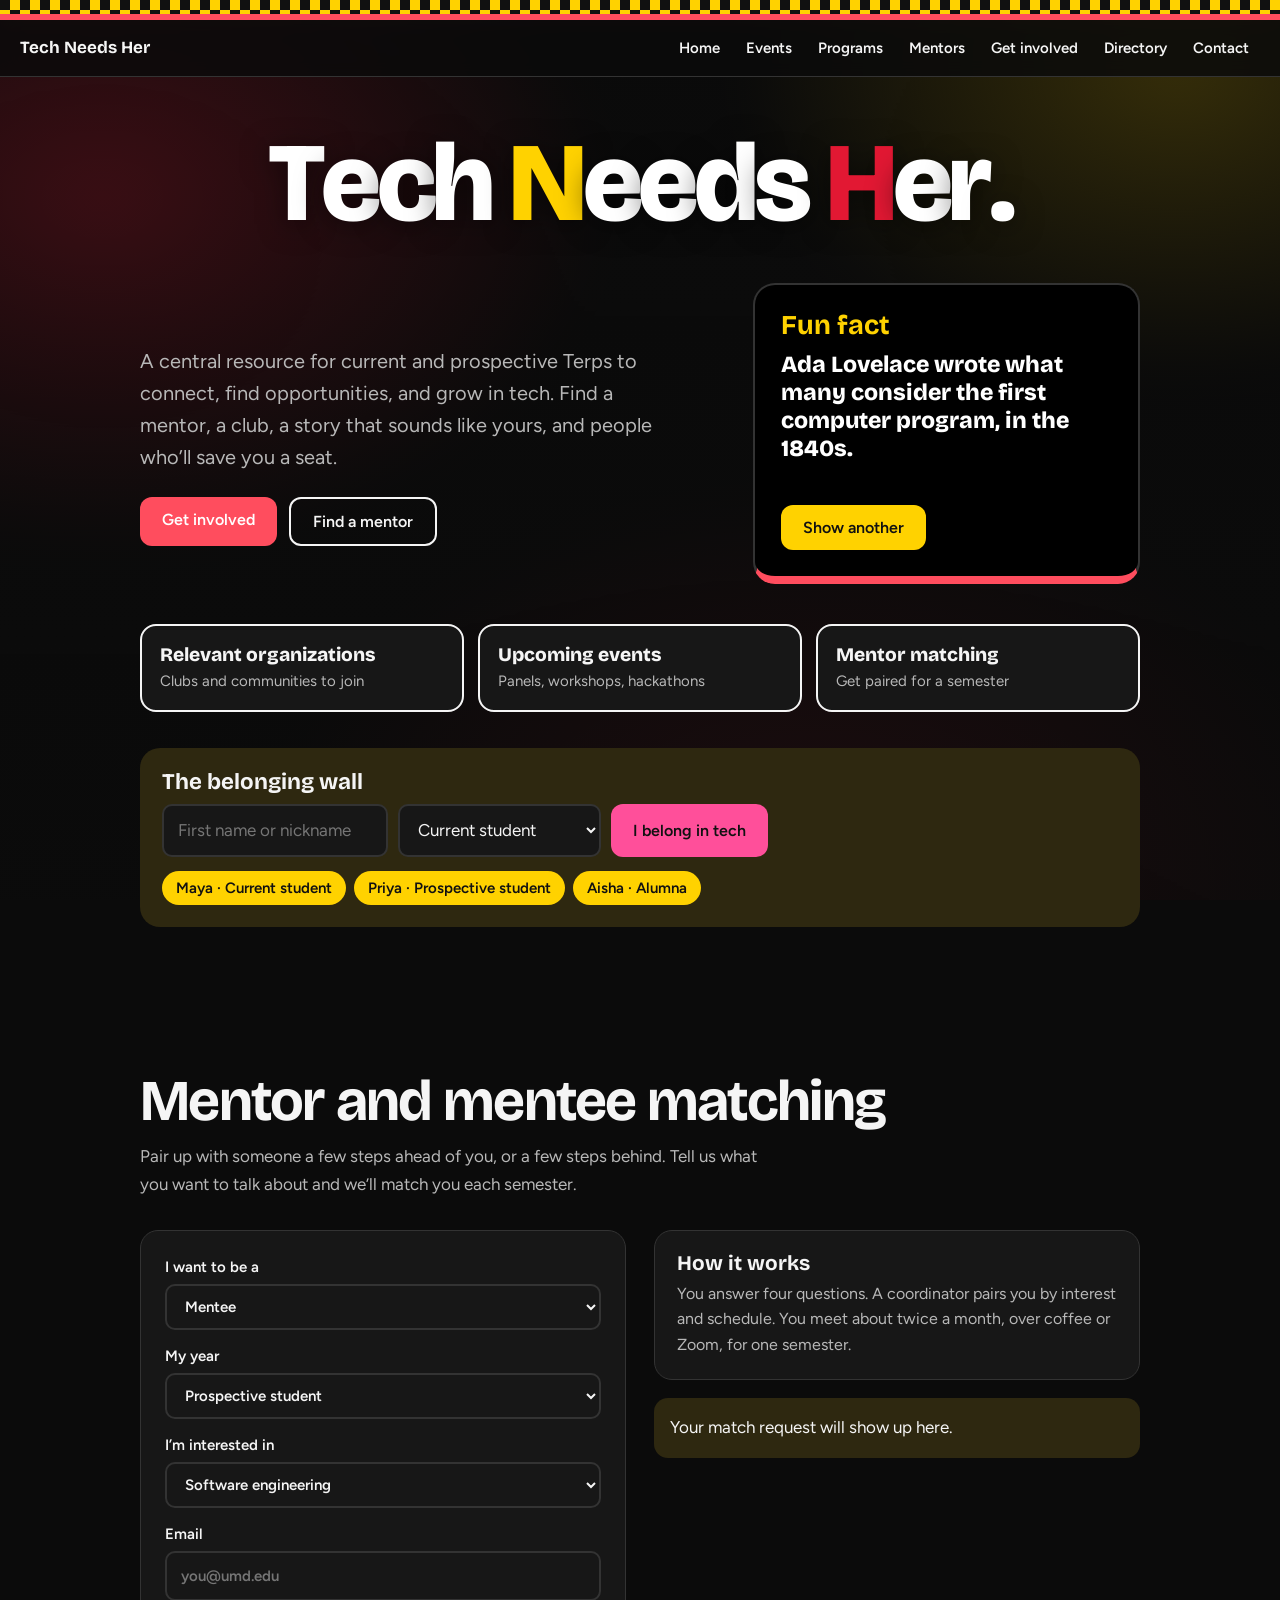
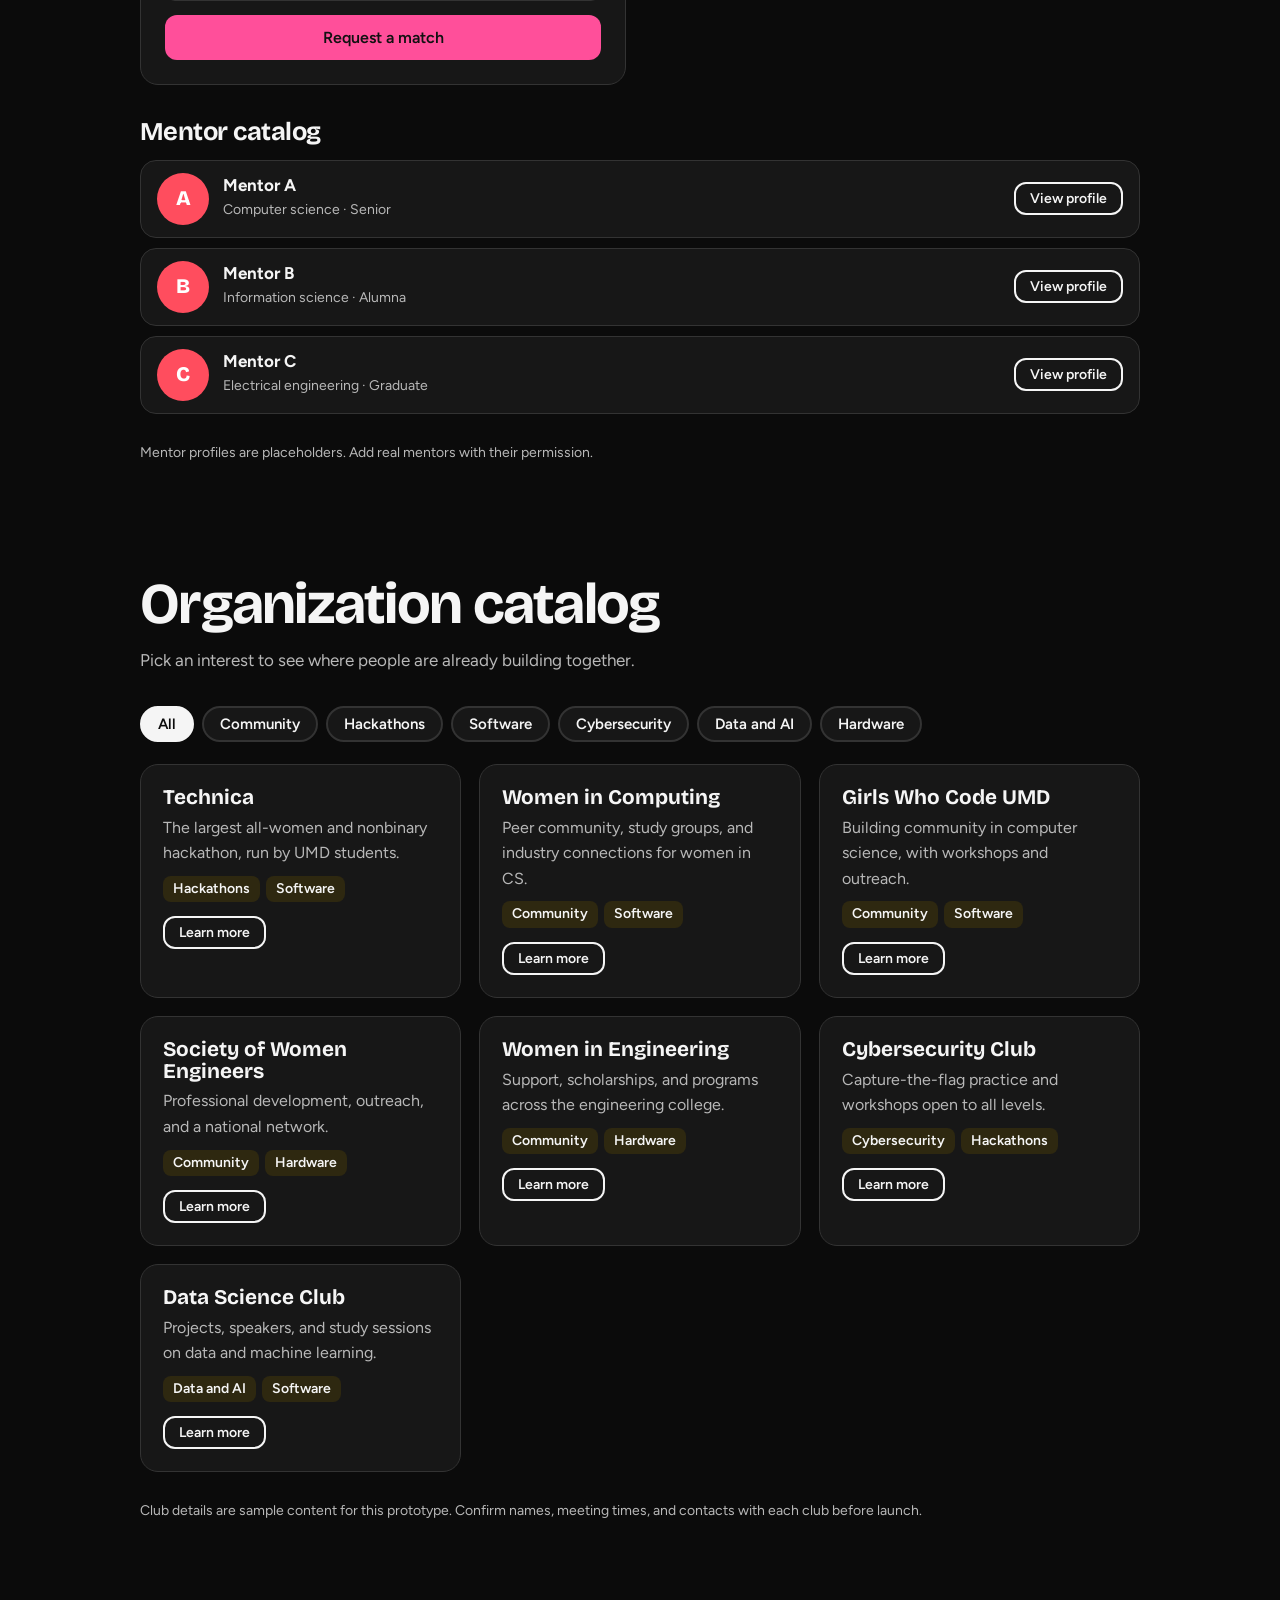
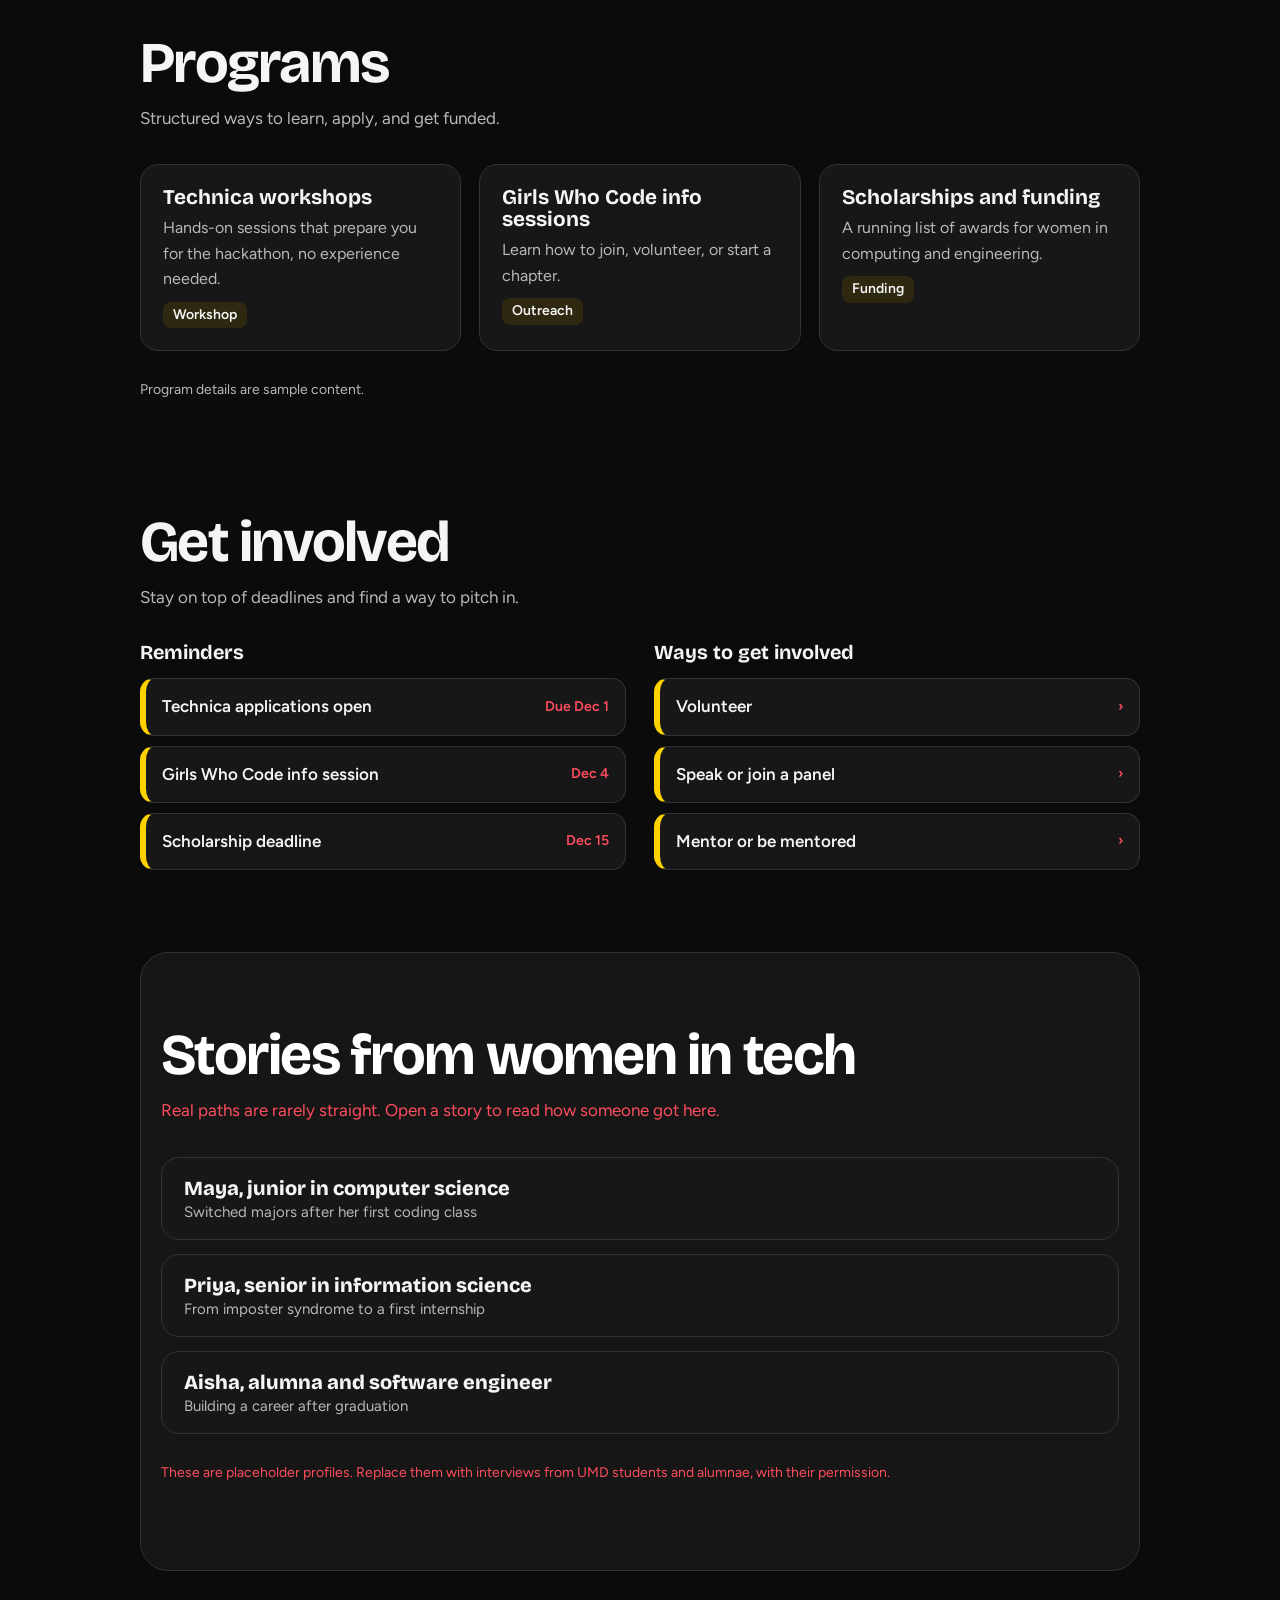
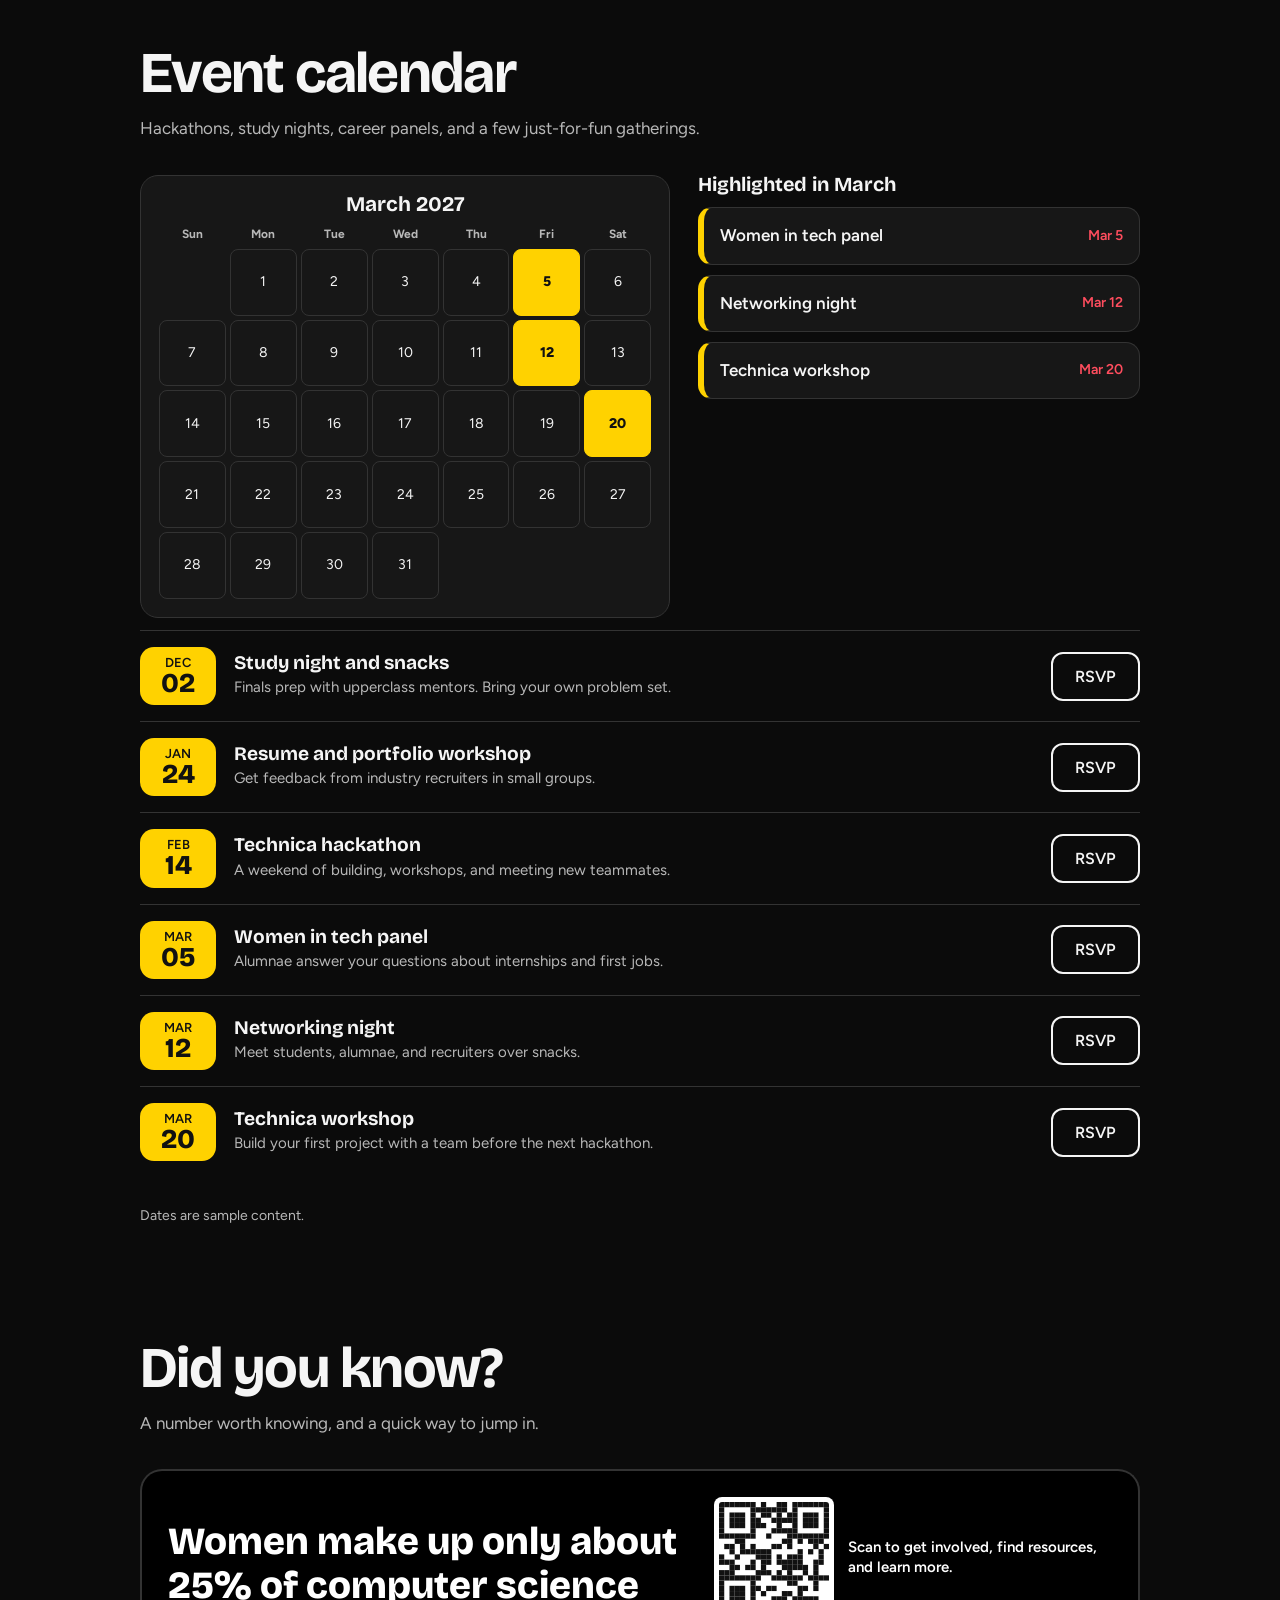
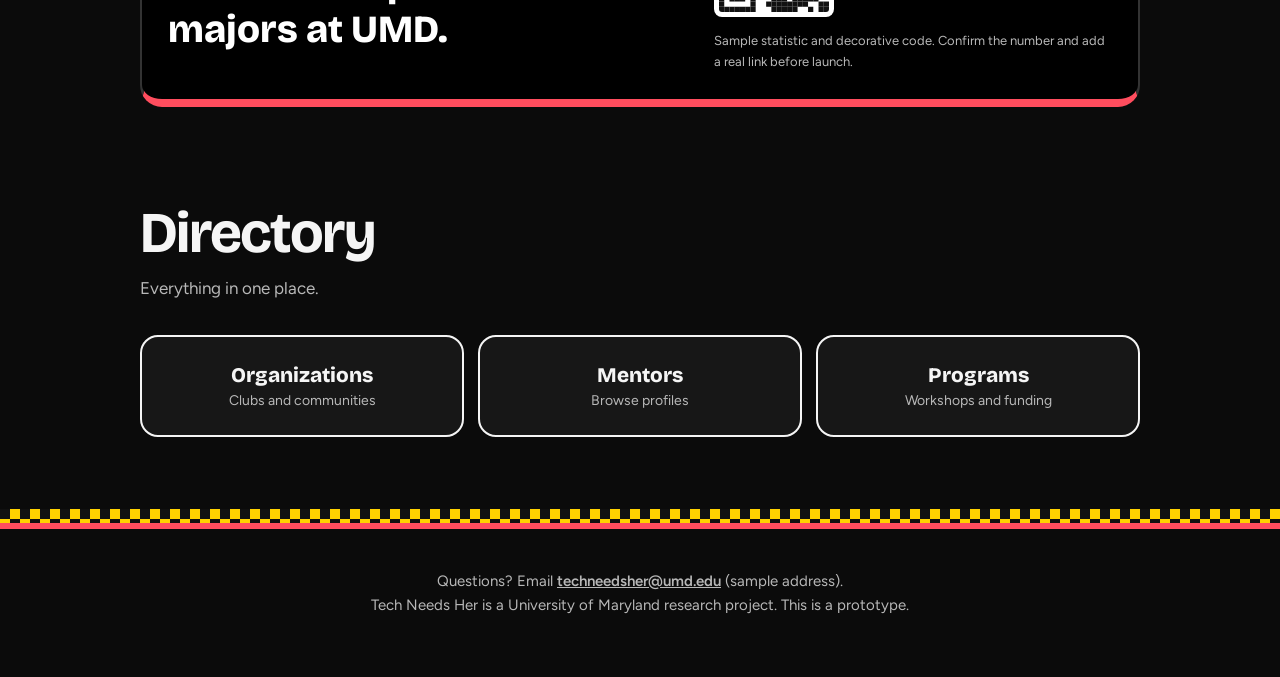
==== tnh2.html @ 489d5231 "website rearranged" ====
<!DOCTYPE html>
<html lang="en">
<head>
<meta charset="utf-8">
<meta name="viewport" content="width=device-width, initial-scale=1, viewport-fit=cover">
<title>Tech Needs Her · UMD (Dark)</title>
<link rel="preconnect" href="https://fonts.googleapis.com">
<link href="https://fonts.googleapis.com/css2?family=Bricolage+Grotesque:wght@500;800&family=Figtree:wght@400;600&display=swap" rel="stylesheet">
<link rel="stylesheet" href="tnh2.css">
</head>
<body id="top">
<div class="bgvid" aria-hidden="true"><div class="glow"></div><video id="bgv" muted loop playsinline preload="auto"></video></div>
<div class="flag" aria-hidden="true"></div>
<nav aria-label="Main"><b>Tech Needs Her</b>
<a href="#top">Home</a><a href="#events">Events</a><a href="#programs">Programs</a><a href="#mentors">Mentors</a><a href="#involved">Get involved</a><a href="#directory">Directory</a><a href="#contact">Contact</a></nav>

<section class="hero">
<h1 class="title" aria-label="Tech Needs Her."><span aria-hidden="true"><span class="ch" style="--i:0">T</span><span class="ch" style="--i:1">e</span><span class="ch" style="--i:2">c</span><span class="ch" style="--i:3">h</span> <span class="ch y" style="--i:5">N</span><span class="ch" style="--i:6">e</span><span class="ch" style="--i:7">e</span><span class="ch" style="--i:8">d</span><span class="ch" style="--i:9">s</span> <span class="ch r" style="--i:11">H</span><span class="ch" style="--i:12">e</span><span class="ch" style="--i:13">r</span><span class="ch" style="--i:14">.</span></span></h1>
<div class="herogrid">
<div>
<p>A central resource for current and prospective Terps to connect, find opportunities, and grow in tech. Find a mentor, a club, a story that sounds like yours, and people who’ll save you a seat.</p>
<div class="row"><a class="btn" href="#involved">Get involved</a><a class="btn ghost" href="#mentors">Find a mentor</a></div>
</div>
<aside class="dyk factbox" id="factBox" aria-label="Fun fact">
<h3>Fun fact</h3>
<p class="fact" id="fact" aria-live="polite"></p>
<button class="btn alt" id="nextFact" type="button">Show another</button>
</aside>
</div>
<div class="quick">
<a href="#clubs">Relevant organizations<span>Clubs and communities to join</span></a>
<a href="#events">Upcoming events<span>Panels, workshops, hackathons</span></a>
<a href="#mentors">Mentor matching<span>Get paired for a semester</span></a>
</div>
<div class="wall">
<h3>The belonging wall</h3>
<form id="wallForm"><input id="wallName" placeholder="First name or nickname" aria-label="Your name" required maxlength="20">
<select id="wallRole" aria-label="Your status"><option>Current student</option><option>Prospective student</option><option>Alumna</option></select>
<button class="btn pink" type="submit">I belong in tech</button></form>
<div class="chips" id="wallChips" aria-live="polite"></div>
</div>
</section>

<section id="mentors">
<h2>Mentor and mentee matching</h2>
<p class="lede">Pair up with someone a few steps ahead of you, or a few steps behind. Tell us what you want to talk about and we’ll match you each semester.</p>
<div class="mentor">
<form id="mForm">
<label>I want to be a<select id="mRole"><option>Mentee</option><option>Mentor</option></select></label>
<label>My year<select id="mYear"><option>Prospective student</option><option>Freshman</option><option>Sophomore</option><option>Junior</option><option>Senior</option><option>Graduate</option></select></label>
<label>I’m interested in<select id="mTopic"><option>Software engineering</option><option>Cybersecurity</option><option>Data science and AI</option><option>Product and design</option><option>Hardware and robotics</option></select></label>
<label>Email<input type="email" id="mMail" placeholder="you@umd.edu" required></label>
<button class="btn pink" type="submit">Request a match</button>
</form>
<div>
<div class="card"><h3>How it works</h3><p>You answer four questions. A coordinator pairs you by interest and schedule. You meet about twice a month, over coffee or Zoom, for one semester.</p></div>
<div class="ok" id="mOut" style="margin-top:18px" role="status" aria-live="polite">Your match request will show up here.</div>
</div></div>
<h2 class="s">Mentor catalog</h2>
<div id="mc"></div>
<p class="note">Mentor profiles are placeholders. Add real mentors with their permission.</p>
</section>

<section id="clubs" style="padding-top:24px">
<h2>Organization catalog</h2>
<p class="lede">Pick an interest to see where people are already building together.</p>
<div class="filters" id="cf" role="group" aria-label="Filter clubs"></div>
<div class="grid" id="cg"></div>
<p class="note">Club details are sample content for this prototype. Confirm names, meeting times, and contacts with each club before launch.</p>
</section>

<section id="programs" style="padding-top:24px">
<h2>Programs</h2>
<p class="lede">Structured ways to learn, apply, and get funded.</p>
<div class="grid" id="pg"></div>
<p class="note">Program details are sample content.</p>
</section>

<section id="involved" style="padding-top:24px">
<h2>Get involved</h2>
<p class="lede">Stay on top of deadlines and find a way to pitch in.</p>
<div class="two">
<div><h3 style="margin-bottom:14px">Reminders</h3><div id="rem"></div></div>
<div><h3 style="margin-bottom:14px">Ways to get involved</h3><div id="ways"></div><div class="ok" id="wayOut" role="status" aria-live="polite" hidden></div></div>
</div>
</section>

<div class="bigwrap"><section class="big" id="stories">
<h2>Stories from women in tech</h2>
<p class="lede">Real paths are rarely straight. Open a story to read how someone got here.</p>
<div style="display:grid;gap:14px" id="sg"></div>
<p class="note">These are placeholder profiles. Replace them with interviews from UMD students and alumnae, with their permission.</p>
</section></div>

<section id="events">
<h2>Event calendar</h2>
<p class="lede">Hackathons, study nights, career panels, and a few just-for-fun gatherings.</p>
<div class="calwrap">
<div class="cal"><h3>March 2027</h3><div class="cg" id="cal"></div></div>
<div><h3 style="margin-bottom:12px">Highlighted in March</h3><div id="marEv"></div></div>
</div>
<div id="eg"></div>
<p class="note">Dates are sample content.</p>
</section>

<section id="scan" style="padding-top:24px">
<h2>Did you know?</h2>
<p class="lede">A number worth knowing, and a quick way to jump in.</p>
<div class="dyk wide">
<p class="stat">Women make up only about 25% of computer science majors at UMD.</p>
<div>
<div class="scan"><svg id="qr" viewBox="0 0 21 21" aria-hidden="true"></svg><span>Scan to get involved, find resources, and learn more.</span></div>
<small>Sample statistic and decorative code. Confirm the number and add a real link before launch.</small>
</div></div>
</section>

<section id="directory" style="padding-top:24px">
<h2>Directory</h2>
<p class="lede">Everything in one place.</p>
<div class="dir"><a href="#clubs">Organizations<small>Clubs and communities</small></a><a href="#mentors">Mentors<small>Browse profiles</small></a><a href="#programs">Programs<small>Workshops and funding</small></a></div>
</section>

<div class="flag" aria-hidden="true"></div>
<footer id="contact">Questions? Email <a href="mailto:techneedsher@umd.edu">techneedsher@umd.edu</a> (sample address).<br>Tech Needs Her is a University of Maryland research project. This is a prototype.</footer>

<script src="tnh2.js"></script>
</body>
</html>
---- tnh2.css ----
:root{--bg:#0B0B0B;--ink:#F5F5F5;--mut:#B8B8B8;--card:#171717;--line:#333;--red:#FF4D5E;--gold:#FFD200;--lil:#2E2810;color-scheme:dark;--pink:#FF4F9A;--onred:#fff;
box-sizing:border-box;padding-top:env(safe-area-inset-top,0px);padding-bottom:env(safe-area-inset-bottom,0px)}
html{scroll-padding-top:70px;scroll-behavior:smooth}
*,*::before,*::after{box-sizing:border-box}
body{margin:0;background:var(--bg);color:var(--ink);font:400 17px/1.6 Figtree,system-ui,sans-serif}
h1,h2,h3{font-family:'Bricolage Grotesque',Figtree,sans-serif;line-height:1.05;margin:0}
a{color:inherit}
:focus-visible{outline:3px solid var(--gold);outline-offset:2px}
nav{position:sticky;top:env(safe-area-inset-top,0px);z-index:5;background:var(--bg);border-bottom:1px solid var(--line);display:flex;gap:4px;align-items:center;padding:10px 20px;overflow-x:auto}
nav b{font-family:'Bricolage Grotesque',sans-serif;margin-right:auto;white-space:nowrap;padding-right:12px}
nav a{text-decoration:none;padding:6px 11px;border-radius:99px;font-weight:600;font-size:15px;white-space:nowrap}
nav a:hover{background:var(--lil)}
section{max-width:1040px;margin:0 auto;padding:72px 20px}
.hero{padding-top:48px}
.herogrid{display:grid;grid-template-columns:1.5fr 1fr;gap:32px;align-items:center}
h1{font-size:clamp(3.4rem,11vw,8rem);font-weight:800;letter-spacing:-.04em}
h1.title{color:#fff;text-align:center;white-space:nowrap;overflow-wrap:normal;margin:0 0 40px;font-size:clamp(2rem,9vw,7rem);text-shadow:0 4px 28px rgba(0,0,0,.5)}
.title .ch{display:inline-block;animation:floatin 1.1s cubic-bezier(.2,.7,.2,1) both;animation-delay:calc(var(--i)*80ms + 200ms)}
@keyframes floatin{from{opacity:0;transform:translateY(.7em) rotate(-5deg);filter:blur(8px)}to{opacity:1;transform:none;filter:blur(0)}}
.title .y{color:#FFD200}.title .r{color:#E21833}
.hero p{font-size:1.25rem;max-width:34rem;color:var(--mut);margin:24px 0}
.btn{display:inline-block;border:0;cursor:pointer;font:600 16px Figtree,sans-serif;background:var(--red);color:var(--onred);padding:13px 22px;border-radius:12px;text-decoration:none}
.btn.alt{background:var(--gold);color:#111}.btn.pink{background:var(--pink);color:#111}
.btn.ghost{background:transparent;color:var(--ink);border:2px solid var(--ink)}
.btn.sm{padding:6px 14px;font-size:14px}
.row{display:flex;gap:12px;flex-wrap:wrap}
.dyk{background:#000;color:#fff;border:2px solid #333;border-radius:22px;padding:26px;border-bottom:8px solid var(--red)}
.dyk h3{font-size:1.7rem;color:var(--gold)}
.dyk .stat{font:800 1.5rem/1.15 'Bricolage Grotesque',sans-serif;margin:12px 0 18px;color:#fff}
.dyk .scan{display:flex;gap:14px;align-items:center;font-weight:600;font-size:15px;line-height:1.35}
.dyk svg{flex:none;width:72px;height:72px;background:#fff;padding:5px;border-radius:8px}
.dyk small{display:block;margin-top:14px;font-size:13px;color:#B8B8B8}
.quick{display:grid;grid-template-columns:repeat(3,1fr);gap:14px;margin-top:40px}
.quick a{display:block;text-decoration:none;background:var(--card);border:2px solid var(--ink);border-radius:16px;padding:18px;font:800 1.2rem/1.1 'Bricolage Grotesque',sans-serif}
.quick a span{display:block;font:400 15px/1.4 Figtree,sans-serif;color:var(--mut);margin-top:6px}
.quick a:hover{background:var(--gold);color:#111}.quick a:hover span{color:#111}
.wall{margin-top:36px;padding:22px;background:var(--lil);border-radius:20px}
.wall h3{font-size:1.4rem;margin-bottom:10px}
.wall form{display:flex;gap:10px;flex-wrap:wrap}
input,select{font:inherit;padding:11px 14px;border-radius:10px;border:2px solid var(--line);background:var(--card);color:var(--ink);min-width:0}
.chips{display:flex;gap:8px;flex-wrap:wrap;margin-top:14px}
.chip{background:var(--gold);color:#111;font-weight:600;border-radius:99px;padding:5px 14px;font-size:15px}
h2{font-size:clamp(2.2rem,6vw,3.6rem);letter-spacing:-.03em;margin-bottom:12px}
h2.s{font-size:1.6rem;letter-spacing:-.02em;margin:34px 0 14px}
.lede{color:var(--mut);max-width:40rem;margin:0 0 32px}
.grid{display:grid;grid-template-columns:repeat(auto-fill,minmax(260px,1fr));gap:18px}
.card{background:var(--card);border:1px solid var(--line);border-radius:18px;padding:22px}
.card h3{font-size:1.3rem;margin-bottom:6px}
.card p{margin:6px 0 0;color:var(--mut);font-size:16px}
.card .btn{margin-top:14px}
.more{display:none;background:var(--lil);border-radius:10px;padding:8px 12px;font-size:14px;margin-top:12px;color:var(--ink)}
.more.on{display:block}
.tag{display:inline-block;background:var(--lil);border-radius:8px;padding:2px 10px;font-size:14px;margin:10px 6px 0 0;font-weight:600}
.filters{display:flex;gap:8px;flex-wrap:wrap;margin-bottom:22px}
.filters button{font:600 15px Figtree,sans-serif;border:2px solid var(--line);background:var(--card);color:var(--ink);border-radius:99px;padding:7px 16px;cursor:pointer}
.filters button[aria-pressed=true]{background:var(--ink);color:var(--bg);border-color:var(--ink)}
.mentor{display:grid;grid-template-columns:1fr 1fr;gap:28px;align-items:start}
.mentor form{display:grid;gap:14px;background:var(--card);padding:24px;border-radius:18px;border:1px solid var(--line)}
label{display:grid;gap:5px;font-weight:600;font-size:15px}
.ok{background:var(--lil);border-radius:14px;padding:16px}
.mrow{display:grid;grid-template-columns:52px 1fr auto;gap:14px;align-items:center;background:var(--card);border:1px solid var(--line);border-radius:16px;padding:12px 16px}
.mrow+.mrow,.mrow+.more+.mrow{margin-top:10px}
.av{width:52px;height:52px;border-radius:50%;background:var(--red);color:var(--onred);display:grid;place-items:center;font:800 1.3rem 'Bricolage Grotesque',sans-serif}
.mrow b{display:block;line-height:1.2}.mrow small{color:var(--mut);font-size:14px}
.big{background:#111;color:#fff;--red:#FF4D5E;border-radius:28px;max-width:none}.big .lede,.big .note{color:var(--red)}
.bigwrap{max-width:1040px;margin:0 auto;padding:0 20px}
details{color:var(--ink);background:var(--card);border:1px solid var(--line);border-radius:18px;padding:18px 22px}
details summary{cursor:pointer;font:800 1.25rem 'Bricolage Grotesque',sans-serif;list-style:none}
details summary::-webkit-details-marker{display:none}
details summary small{display:block;font:400 15px Figtree,sans-serif;color:var(--mut);margin-top:3px}
details[open]{border-color:var(--red)}
.two{display:grid;grid-template-columns:1fr 1fr;gap:28px;align-items:start}
.item{display:flex;justify-content:space-between;align-items:center;gap:12px;background:var(--card);border:1px solid var(--line);border-left:6px solid var(--gold);border-radius:14px;padding:14px 16px;margin-bottom:10px;font-weight:600;text-decoration:none}
.item small{font-weight:600;color:var(--red);white-space:nowrap}
a.item:hover{border-left-color:var(--red)}
.calwrap{display:grid;grid-template-columns:1.2fr 1fr;gap:28px;align-items:start;margin-bottom:12px}
.cal{background:var(--card);border:1px solid var(--line);border-radius:18px;padding:18px}
.cal h3{font-size:1.3rem;text-align:center;margin-bottom:10px}
.cg{display:grid;grid-template-columns:repeat(7,1fr);gap:4px;text-align:center;font-size:14px}
.cg b{font-size:12px;color:var(--mut)}
.cg span{aspect-ratio:1;display:grid;place-items:center;border-radius:8px;border:1px solid var(--line)}
.cg span.has{background:var(--gold);color:#111;font-weight:800;border-color:var(--gold)}
.ev{display:grid;grid-template-columns:76px 1fr auto;gap:18px;align-items:center;padding:16px 0;border-top:1px solid var(--line)}
.date{background:var(--gold);color:#111;border-radius:14px;text-align:center;padding:8px 0;font:800 1.7rem/1 'Bricolage Grotesque',sans-serif}
.date small{display:block;font:600 13px Figtree,sans-serif}
.ev h3{font-size:1.2rem}.ev p{margin:2px 0 0;color:var(--mut);font-size:15px}
.fact{font:800 clamp(1.6rem,4vw,2.6rem)/1.15 'Bricolage Grotesque',sans-serif;min-height:7.5rem;margin:0 0 22px}
.note{font-size:14px;color:var(--mut);margin-top:28px}
.dir{display:grid;grid-template-columns:repeat(3,1fr);gap:14px}
.dir a{text-decoration:none;text-align:center;background:var(--card);border:2px solid var(--ink);border-radius:18px;padding:26px 12px;font:800 1.3rem 'Bricolage Grotesque',sans-serif}
.dir a small{display:block;font:400 14px Figtree,sans-serif;color:var(--mut);margin-top:4px}
.dir a:hover{background:var(--gold);color:#111}.dir a:hover small{color:#111}
.flag{height:20px;background:conic-gradient(#FFD200 25%,#111 0 50%,#FFD200 0 75%,#111 0) 0 0/20px 20px;border-bottom:6px solid var(--red)}
footer{text-align:center;padding:40px 20px 60px;color:var(--mut);font-size:15px}
footer a{font-weight:600}
@media(max-width:760px){.mentor,.two,.calwrap,.herogrid{grid-template-columns:1fr}.quick,.dir{grid-template-columns:1fr}.ev{grid-template-columns:64px 1fr}.ev .btn{grid-column:1/-1}}
@media(prefers-reduced-motion:reduce){html{scroll-behavior:auto}}

.big{background:#161616;border:1px solid var(--line)}
.bgvid{position:fixed;inset:0;overflow:hidden;z-index:-1;opacity:var(--vo,1);transition:opacity .25s linear}
.bgvid video{position:absolute;inset:0;width:100%;height:100%;object-fit:cover;opacity:0;transition:opacity 2s}
.bgvid video.on{opacity:.55}
.bgvid::after{content:"";position:absolute;inset:0;background:linear-gradient(rgba(11,11,11,.55),rgba(11,11,11,.8))}
.glow{position:absolute;inset:-20%;filter:blur(20px);animation:drift 18s ease-in-out infinite alternate;background:radial-gradient(40% 40% at 20% 30%,rgba(226,24,51,.55),transparent 70%),radial-gradient(35% 35% at 80% 20%,rgba(255,210,0,.4),transparent 70%),radial-gradient(45% 45% at 60% 85%,rgba(226,24,51,.35),transparent 70%)}
@keyframes drift{to{transform:translate(4%,-3%) scale(1.12) rotate(4deg)}}
nav{background:rgba(11,11,11,.85);backdrop-filter:blur(8px)}

@media(prefers-reduced-motion:reduce){.glow,.title .ch,.fact.pop{animation:none}.factbox{transition:none}.factbox:hover{transform:none}}

.dyk .fact{font:800 1.45rem/1.2 'Bricolage Grotesque',sans-serif;color:#fff;min-height:8.5rem;margin:12px 0 18px;max-width:none}
.factbox{cursor:pointer;transition:transform .2s,box-shadow .2s}
.factbox:hover{transform:translateY(-4px);box-shadow:0 10px 30px rgba(255,210,0,.25)}
.fact.pop{animation:pop .4s cubic-bezier(.2,.8,.3,1.3)}
@keyframes pop{from{opacity:0;transform:scale(.96) translateY(8px)}to{opacity:1;transform:none}}
.dyk.wide{display:grid;grid-template-columns:1.3fr 1fr;gap:28px;align-items:center}
.dyk.wide .stat{font-size:clamp(1.6rem,4vw,2.4rem);margin:0}
.dyk.wide svg{width:120px;height:120px}
@media(max-width:760px){.dyk.wide{grid-template-columns:1fr}}
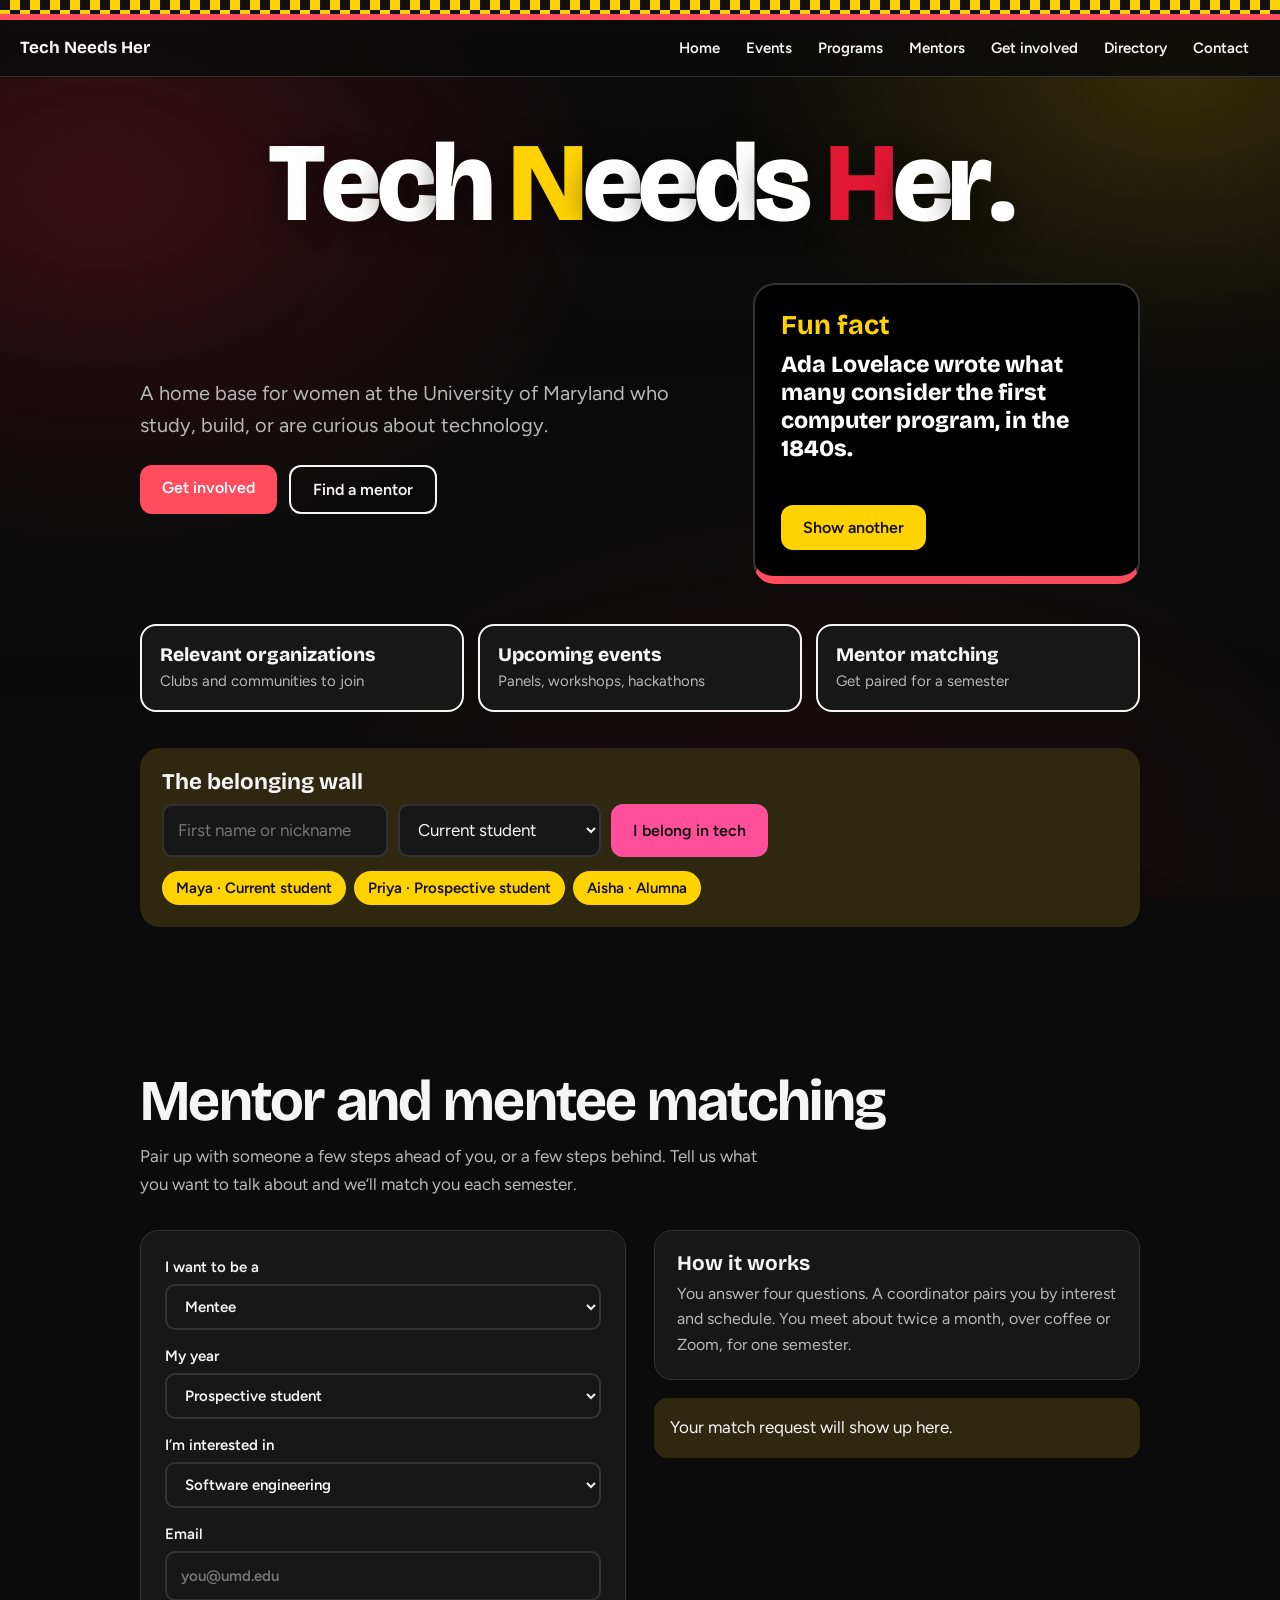
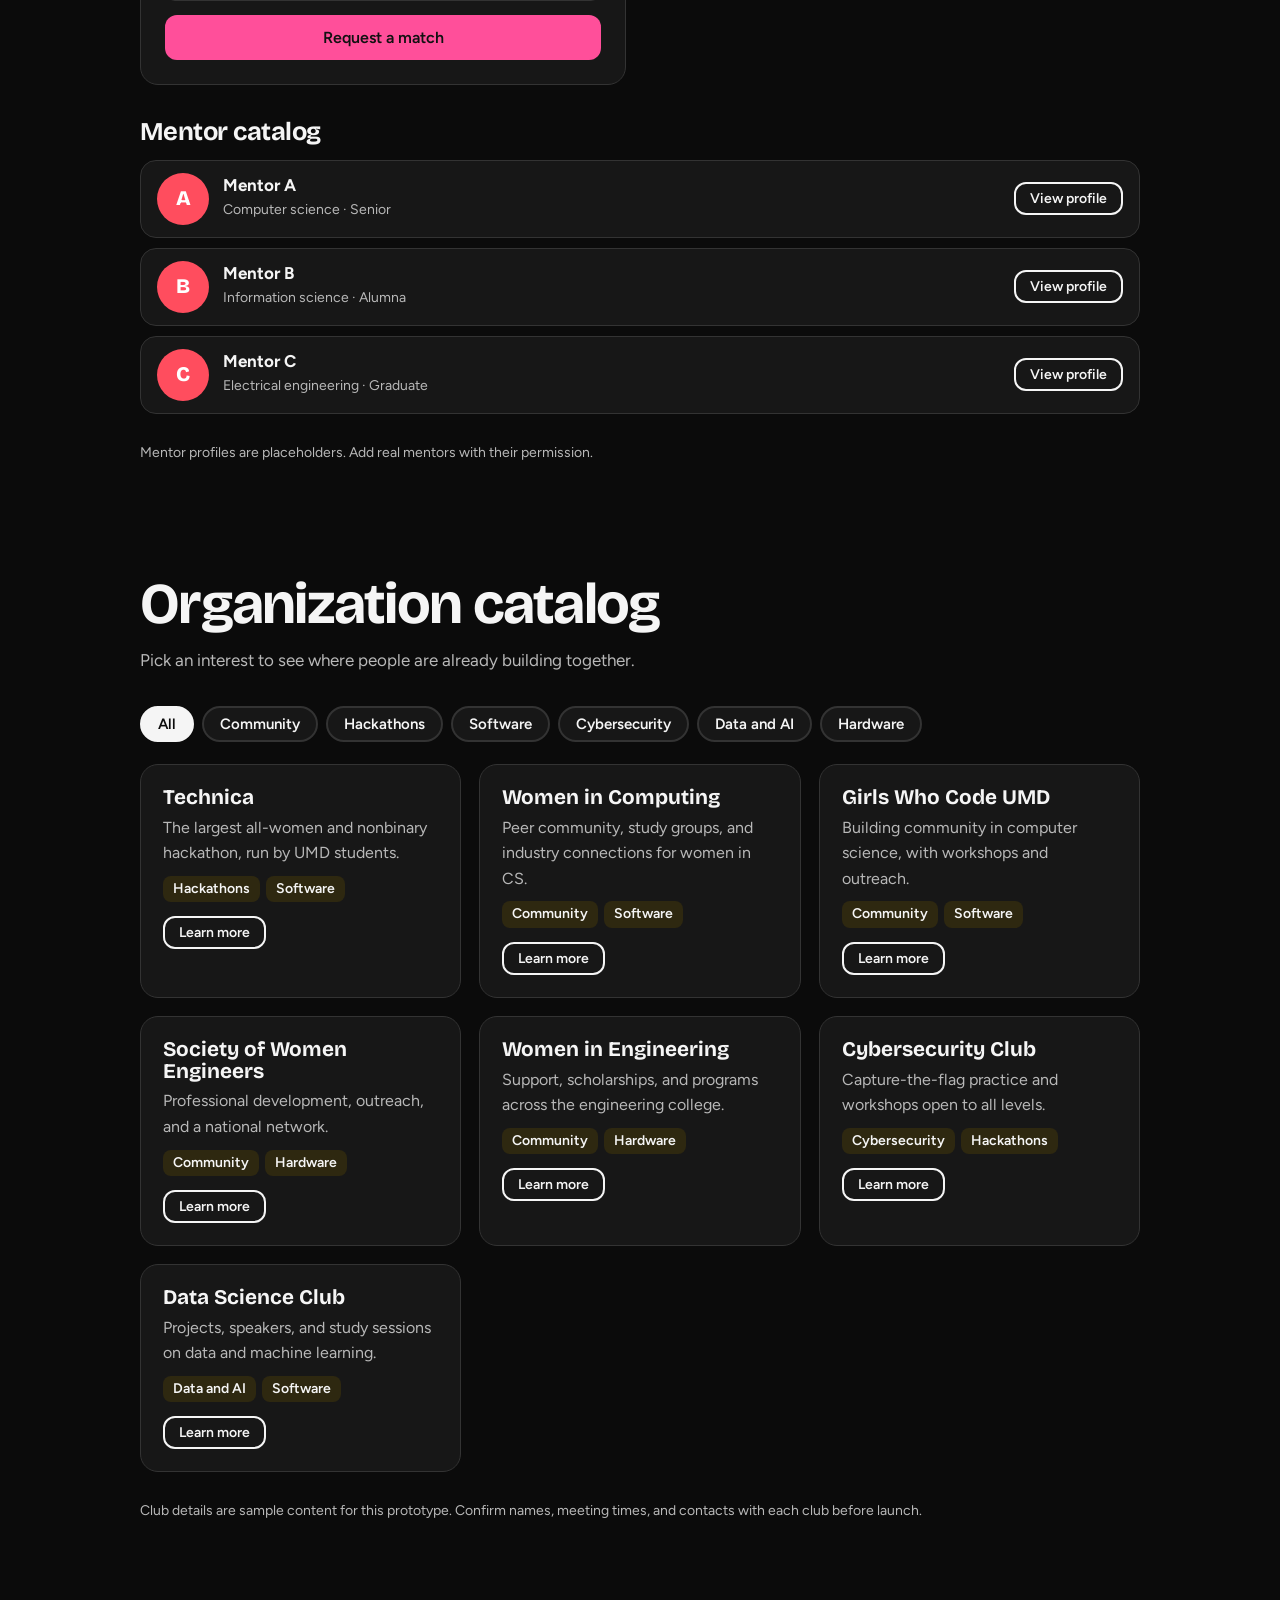
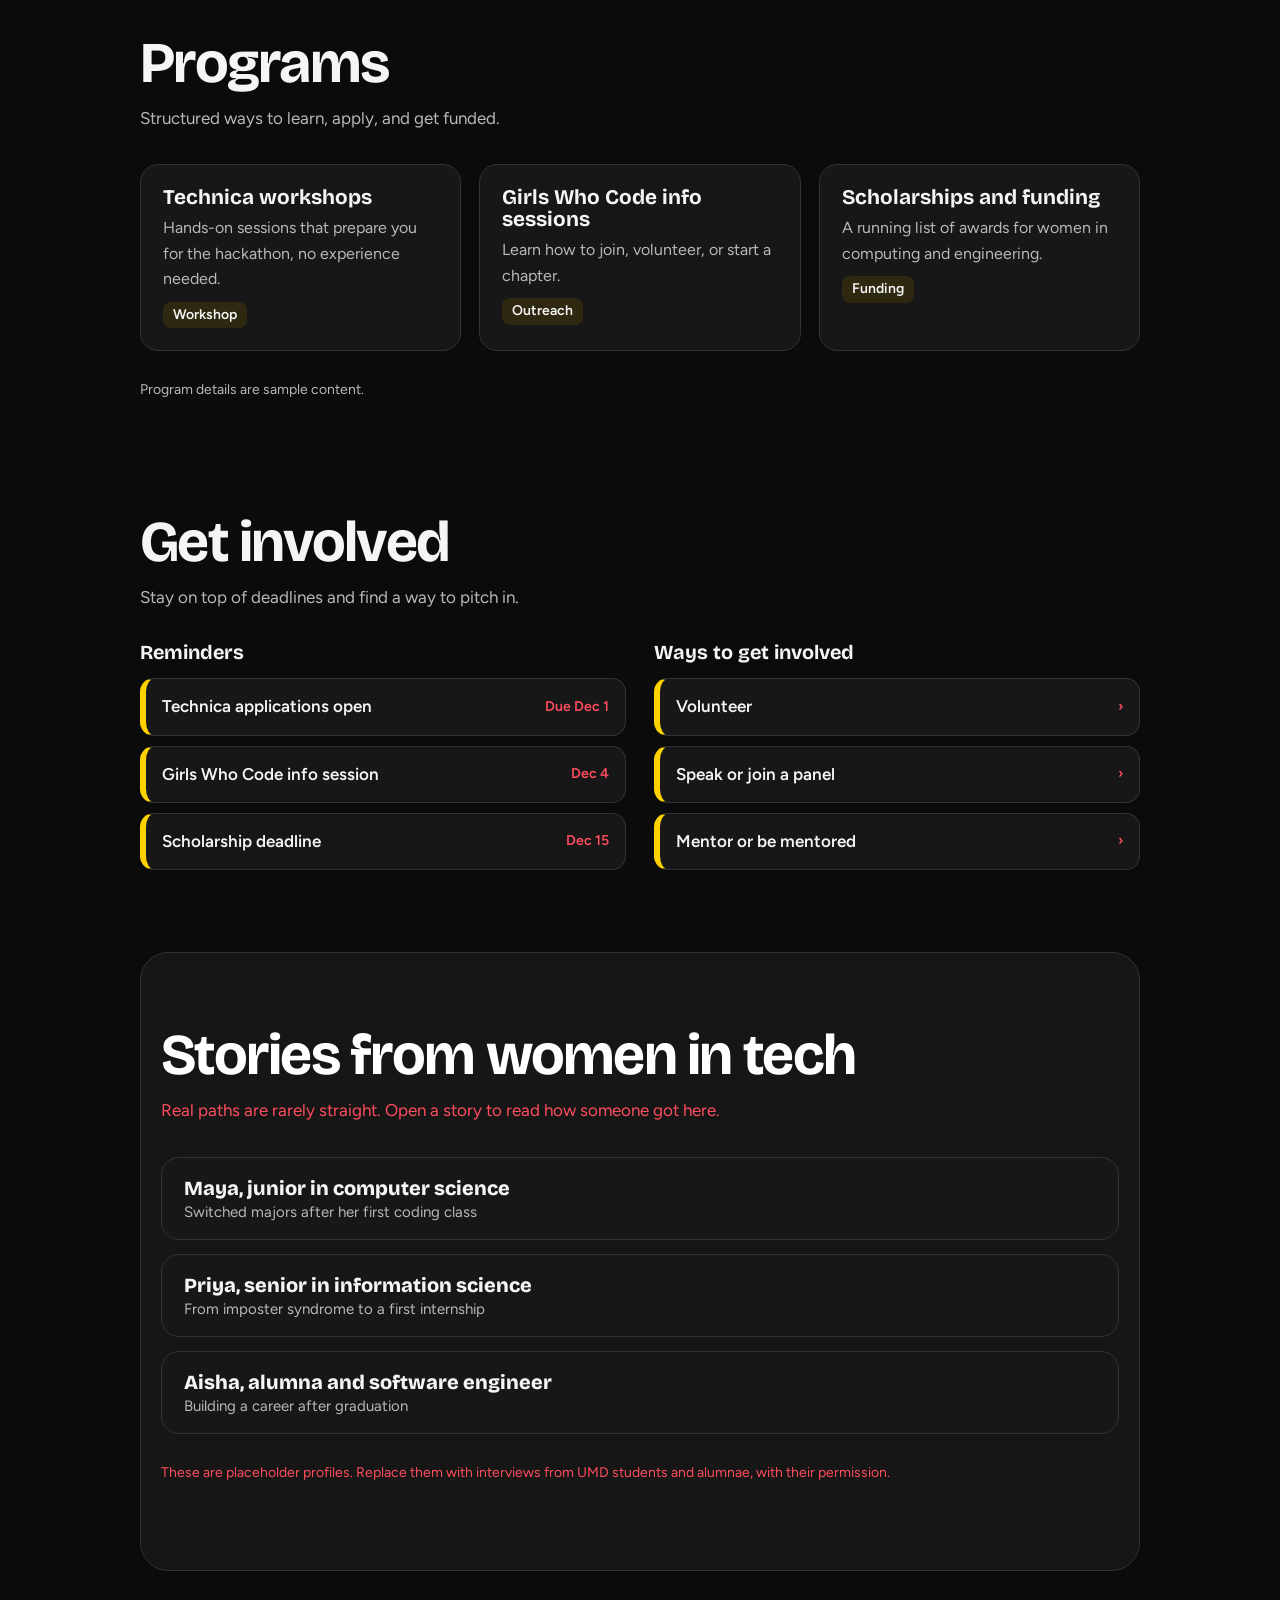
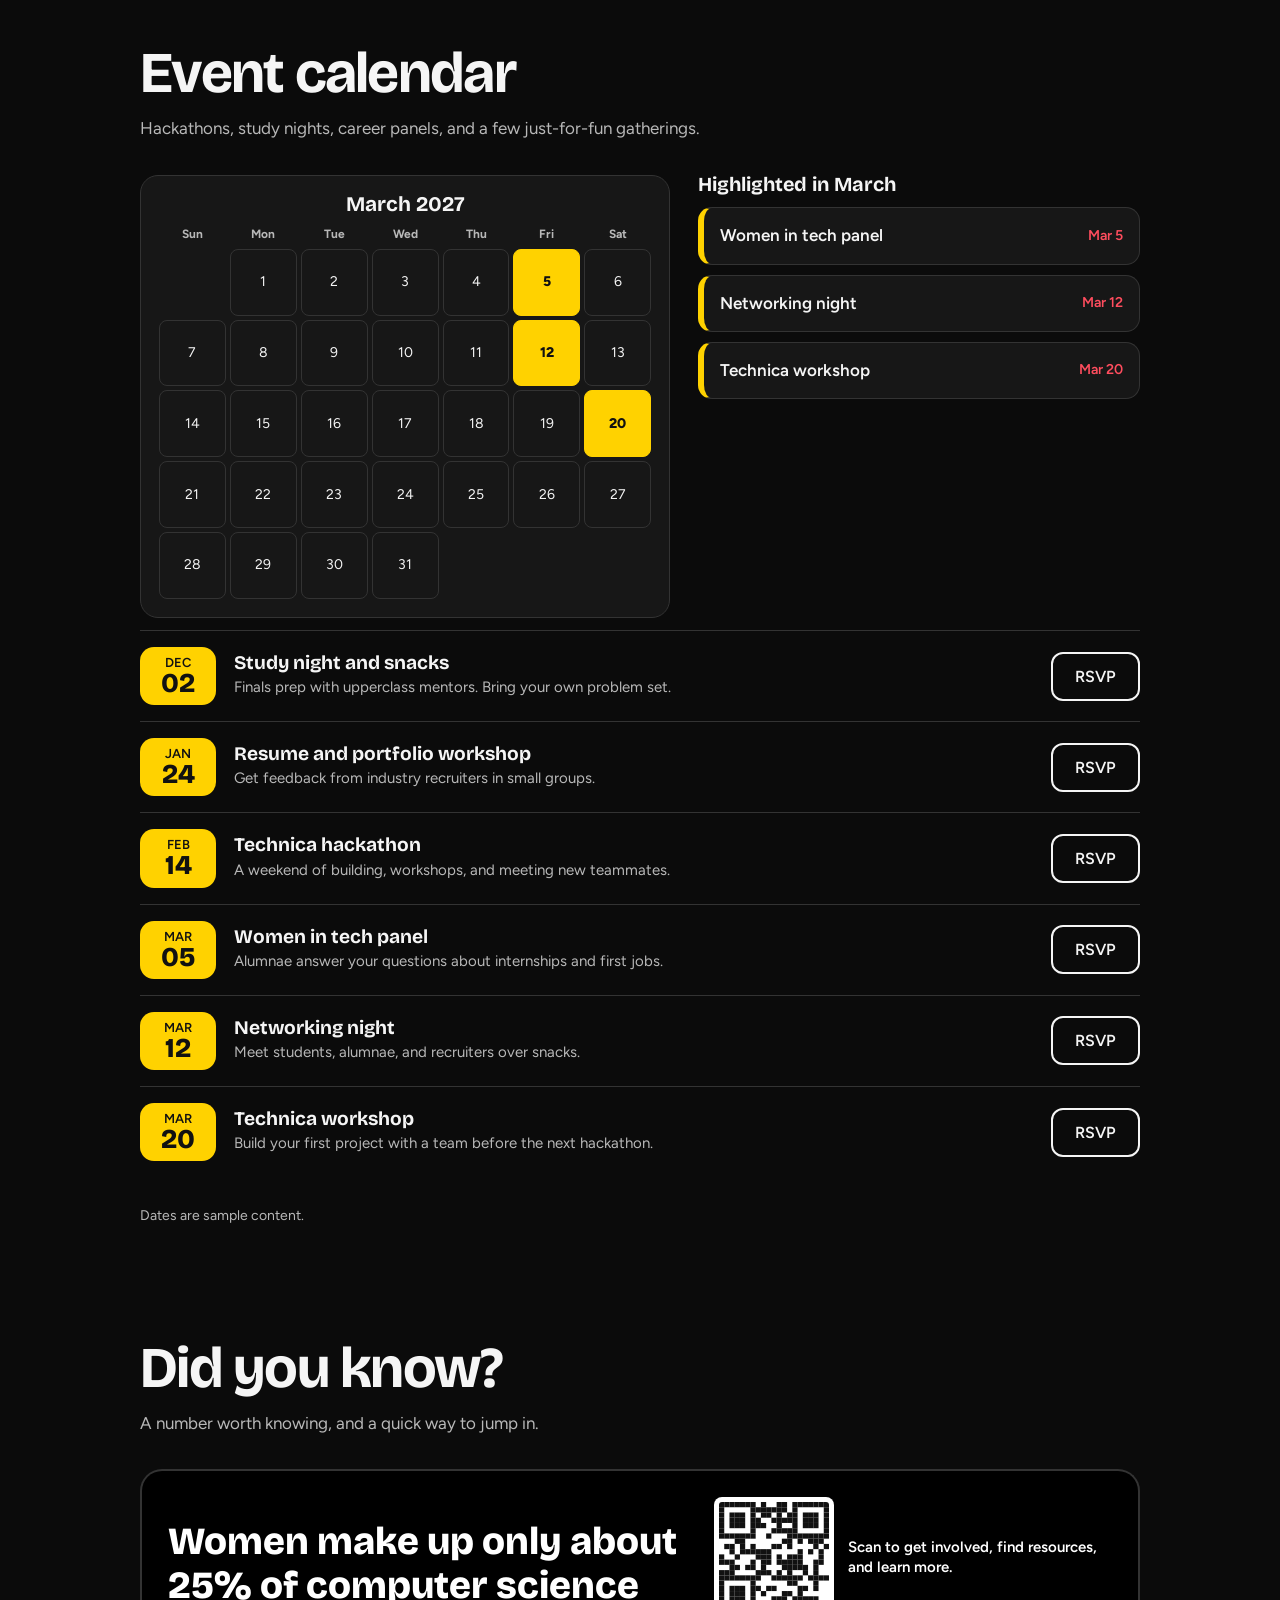
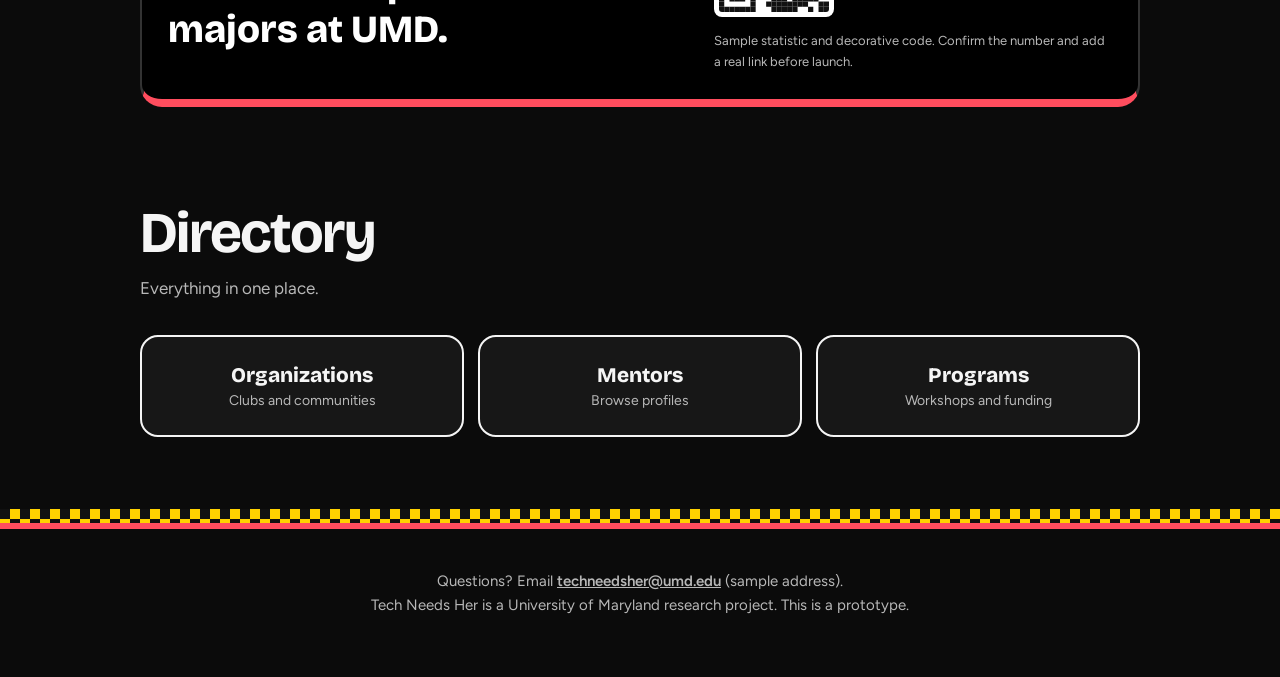
==== commit 2f98f0ed: "update" ====
--- a/tnh2.html
+++ b/tnh2.html
@@ -18,7 +18,7 @@
 <h1 class="title" aria-label="Tech Needs Her."><span aria-hidden="true"><span class="ch" style="--i:0">T</span><span class="ch" style="--i:1">e</span><span class="ch" style="--i:2">c</span><span class="ch" style="--i:3">h</span> <span class="ch y" style="--i:5">N</span><span class="ch" style="--i:6">e</span><span class="ch" style="--i:7">e</span><span class="ch" style="--i:8">d</span><span class="ch" style="--i:9">s</span> <span class="ch r" style="--i:11">H</span><span class="ch" style="--i:12">e</span><span class="ch" style="--i:13">r</span><span class="ch" style="--i:14">.</span></span></h1>
 <div class="herogrid">
 <div>
-<p>A central resource for current and prospective Terps to connect, find opportunities, and grow in tech. Find a mentor, a club, a story that sounds like yours, and people who’ll save you a seat.</p>
+<p>A home base for women at the University of Maryland who study, build, or are curious about technology.</p>
 <div class="row"><a class="btn" href="#involved">Get involved</a><a class="btn ghost" href="#mentors">Find a mentor</a></div>
 </div>
 <aside class="dyk factbox" id="factBox" aria-label="Fun fact">
